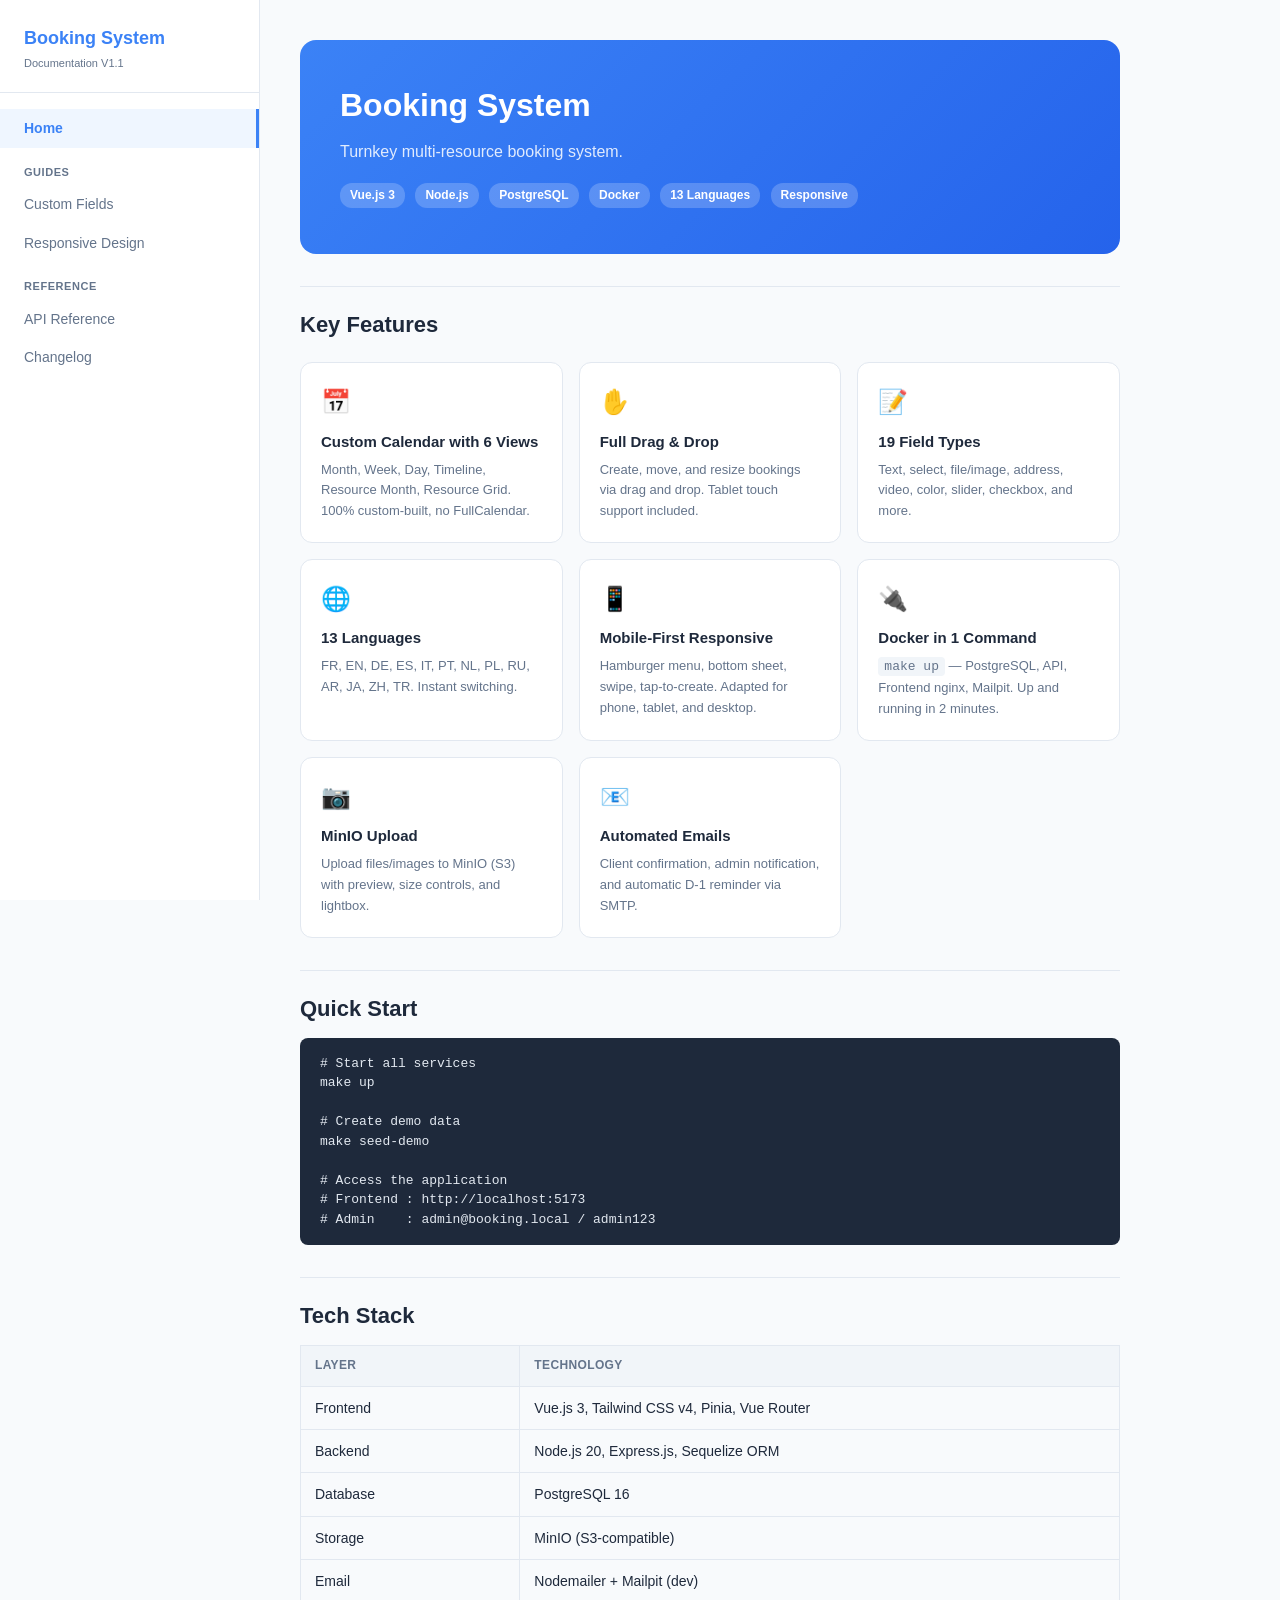
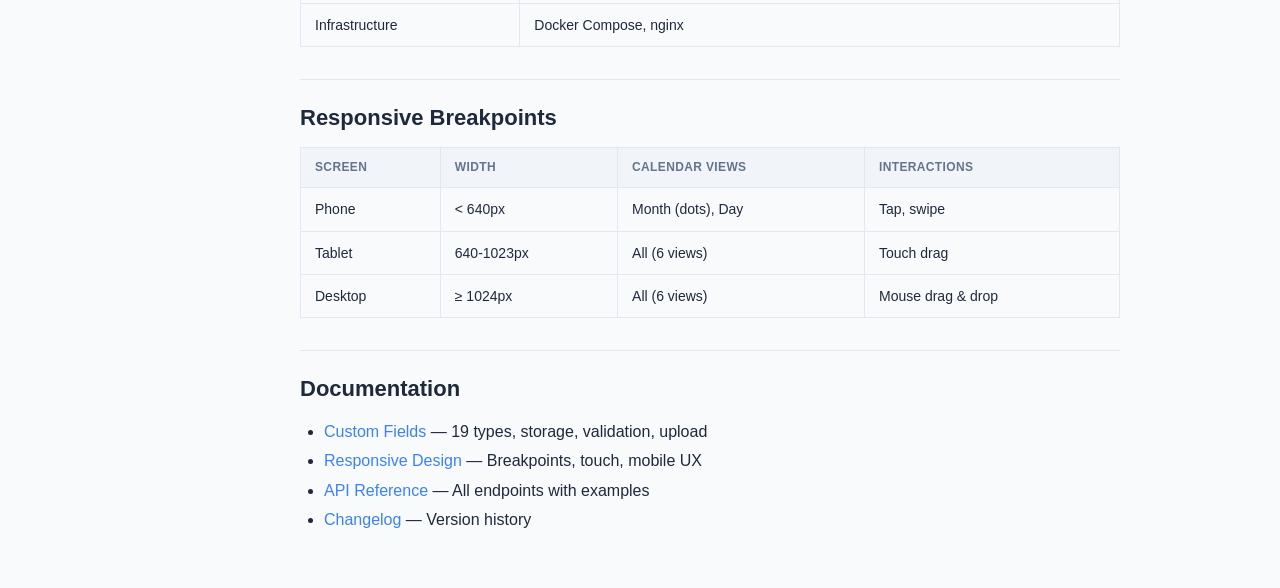
==== docs/index.html @ 4971ae91 "Initial commit — documentation, config & GitHub Pages - README.md with full project documentation - " ====
<!DOCTYPE html>
<html lang="en">
<head>
  <meta charset="UTF-8">
  <meta name="viewport" content="width=device-width, initial-scale=1.0">
  <title>Booking System — Documentation</title>
  <link rel="stylesheet" href="style.css">
</head>
<body>

<button class="menu-toggle" onclick="document.querySelector('.sidebar').classList.toggle('open')">&#9776;</button>

<div class="layout">
  <aside class="sidebar">
    <div class="sidebar-logo">
      Booking System
      <small>Documentation V1.1</small>
    </div>
    <nav>
      <a href="index.html" class="active">Home</a>

      <div class="section-title">Guides</div>
      <a href="custom-fields.html">Custom Fields</a>
      <a href="responsive.html">Responsive Design</a>

      <div class="section-title">Reference</div>
      <a href="api-reference.html">API Reference</a>
      <a href="changelog.html">Changelog</a>
    </nav>
  </aside>

  <main class="main">
    <div class="content">

      <div class="hero">
        <h1>Booking System</h1>
        <p>Turnkey multi-resource booking system.</p>
        <div style="margin-top: 16px;">
          <span class="badge badge-blue">Vue.js 3</span>
          <span class="badge badge-blue">Node.js</span>
          <span class="badge badge-blue">PostgreSQL</span>
          <span class="badge badge-blue">Docker</span>
          <span class="badge badge-blue">13 Languages</span>
          <span class="badge badge-blue">Responsive</span>
        </div>
      </div>

      <h2>Key Features</h2>

      <div class="features">
        <div class="feature-card">
          <div class="feature-icon">&#128197;</div>
          <h3>Custom Calendar with 6 Views</h3>
          <p>Month, Week, Day, Timeline, Resource Month, Resource Grid. 100% custom-built, no FullCalendar.</p>
        </div>
        <div class="feature-card">
          <div class="feature-icon">&#9995;</div>
          <h3>Full Drag &amp; Drop</h3>
          <p>Create, move, and resize bookings via drag and drop. Tablet touch support included.</p>
        </div>
        <div class="feature-card">
          <div class="feature-icon">&#128221;</div>
          <h3>19 Field Types</h3>
          <p>Text, select, file/image, address, video, color, slider, checkbox, and more.</p>
        </div>
        <div class="feature-card">
          <div class="feature-icon">&#127760;</div>
          <h3>13 Languages</h3>
          <p>FR, EN, DE, ES, IT, PT, NL, PL, RU, AR, JA, ZH, TR. Instant switching.</p>
        </div>
        <div class="feature-card">
          <div class="feature-icon">&#128241;</div>
          <h3>Mobile-First Responsive</h3>
          <p>Hamburger menu, bottom sheet, swipe, tap-to-create. Adapted for phone, tablet, and desktop.</p>
        </div>
        <div class="feature-card">
          <div class="feature-icon">&#128268;</div>
          <h3>Docker in 1 Command</h3>
          <p><code>make up</code> — PostgreSQL, API, Frontend nginx, Mailpit. Up and running in 2 minutes.</p>
        </div>
        <div class="feature-card">
          <div class="feature-icon">&#128247;</div>
          <h3>MinIO Upload</h3>
          <p>Upload files/images to MinIO (S3) with preview, size controls, and lightbox.</p>
        </div>
        <div class="feature-card">
          <div class="feature-icon">&#128231;</div>
          <h3>Automated Emails</h3>
          <p>Client confirmation, admin notification, and automatic D-1 reminder via SMTP.</p>
        </div>
      </div>

      <h2>Quick Start</h2>

      <pre><code># Start all services
make up

# Create demo data
make seed-demo

# Access the application
# Frontend : http://localhost:5173
# Admin    : admin@booking.local / admin123</code></pre>

      <h2>Tech Stack</h2>

      <table>
        <thead>
          <tr><th>Layer</th><th>Technology</th></tr>
        </thead>
        <tbody>
          <tr><td>Frontend</td><td>Vue.js 3, Tailwind CSS v4, Pinia, Vue Router</td></tr>
          <tr><td>Backend</td><td>Node.js 20, Express.js, Sequelize ORM</td></tr>
          <tr><td>Database</td><td>PostgreSQL 16</td></tr>
          <tr><td>Storage</td><td>MinIO (S3-compatible)</td></tr>
          <tr><td>Email</td><td>Nodemailer + Mailpit (dev)</td></tr>
          <tr><td>Infrastructure</td><td>Docker Compose, nginx</td></tr>
        </tbody>
      </table>

      <h2>Responsive Breakpoints</h2>

      <table>
        <thead>
          <tr><th>Screen</th><th>Width</th><th>Calendar Views</th><th>Interactions</th></tr>
        </thead>
        <tbody>
          <tr><td>Phone</td><td>&lt; 640px</td><td>Month (dots), Day</td><td>Tap, swipe</td></tr>
          <tr><td>Tablet</td><td>640-1023px</td><td>All (6 views)</td><td>Touch drag</td></tr>
          <tr><td>Desktop</td><td>&ge; 1024px</td><td>All (6 views)</td><td>Mouse drag &amp; drop</td></tr>
        </tbody>
      </table>

      <h2>Documentation</h2>

      <ul>
        <li><a href="custom-fields.html">Custom Fields</a> &mdash; 19 types, storage, validation, upload</li>
        <li><a href="responsive.html">Responsive Design</a> &mdash; Breakpoints, touch, mobile UX</li>
        <li><a href="api-reference.html">API Reference</a> &mdash; All endpoints with examples</li>
        <li><a href="changelog.html">Changelog</a> &mdash; Version history</li>
      </ul>

    </div>
  </main>
</div>

</body>
</html>
---- docs/style.css ----
:root {
  --primary: #3B82F6;
  --primary-dark: #2563EB;
  --bg: #f8fafc;
  --card: #ffffff;
  --text: #1e293b;
  --text-muted: #64748b;
  --border: #e2e8f0;
  --code-bg: #f1f5f9;
}

* { margin: 0; padding: 0; box-sizing: border-box; }

body {
  font-family: -apple-system, BlinkMacSystemFont, 'Segoe UI', Roboto, sans-serif;
  background: var(--bg);
  color: var(--text);
  line-height: 1.6;
}

/* Sidebar */
.layout { display: flex; min-height: 100vh; }

.sidebar {
  width: 260px;
  background: var(--card);
  border-right: 1px solid var(--border);
  padding: 24px 0;
  position: fixed;
  top: 0;
  left: 0;
  bottom: 0;
  overflow-y: auto;
  z-index: 10;
}

.sidebar-logo {
  padding: 0 24px 20px;
  font-size: 18px;
  font-weight: 700;
  color: var(--primary);
  border-bottom: 1px solid var(--border);
  margin-bottom: 16px;
}

.sidebar-logo small {
  display: block;
  font-size: 11px;
  font-weight: 400;
  color: var(--text-muted);
  margin-top: 2px;
}

.sidebar nav a {
  display: block;
  padding: 8px 24px;
  color: var(--text-muted);
  text-decoration: none;
  font-size: 14px;
  transition: all 0.15s;
}

.sidebar nav a:hover,
.sidebar nav a.active {
  color: var(--primary);
  background: #eff6ff;
}

.sidebar nav a.active {
  font-weight: 600;
  border-right: 3px solid var(--primary);
}

.sidebar nav .section-title {
  padding: 16px 24px 4px;
  font-size: 11px;
  font-weight: 600;
  text-transform: uppercase;
  letter-spacing: 0.05em;
  color: var(--text-muted);
}

/* Main */
.main {
  flex: 1;
  margin-left: 260px;
  padding: 40px;
  max-width: 900px;
}

/* Content */
.content h1 { font-size: 28px; font-weight: 700; margin-bottom: 8px; }
.content h2 { font-size: 22px; font-weight: 600; margin: 32px 0 12px; padding-top: 20px; border-top: 1px solid var(--border); }
.content h3 { font-size: 17px; font-weight: 600; margin: 24px 0 8px; }
.content p { margin-bottom: 12px; color: var(--text); }
.content ul, .content ol { margin: 8px 0 16px 24px; }
.content li { margin-bottom: 4px; }
.content a { color: var(--primary); text-decoration: none; }
.content a:hover { text-decoration: underline; }

.content table {
  width: 100%;
  border-collapse: collapse;
  margin: 12px 0 20px;
  font-size: 14px;
}

.content th, .content td {
  padding: 10px 14px;
  border: 1px solid var(--border);
  text-align: left;
}

.content th {
  background: var(--code-bg);
  font-weight: 600;
  font-size: 12px;
  text-transform: uppercase;
  letter-spacing: 0.03em;
  color: var(--text-muted);
}

.content code {
  background: var(--code-bg);
  padding: 2px 6px;
  border-radius: 4px;
  font-size: 13px;
  font-family: 'SF Mono', Monaco, monospace;
}

.content pre {
  background: #1e293b;
  color: #e2e8f0;
  padding: 16px 20px;
  border-radius: 8px;
  overflow-x: auto;
  margin: 12px 0 20px;
  font-size: 13px;
  line-height: 1.5;
}

.content pre code {
  background: none;
  padding: 0;
  color: inherit;
}

/* Hero card */
.hero {
  background: linear-gradient(135deg, var(--primary) 0%, var(--primary-dark) 100%);
  color: white;
  padding: 40px;
  border-radius: 16px;
  margin-bottom: 32px;
}

.hero h1 { color: white; font-size: 32px; margin-bottom: 8px; }
.hero p { color: rgba(255,255,255,0.85); font-size: 16px; }

.badge {
  display: inline-block;
  padding: 3px 10px;
  border-radius: 12px;
  font-size: 12px;
  font-weight: 600;
  margin-right: 6px;
  margin-bottom: 6px;
}

.badge-blue { background: rgba(255,255,255,0.2); color: white; }

/* Feature grid */
.features {
  display: grid;
  grid-template-columns: repeat(auto-fill, minmax(250px, 1fr));
  gap: 16px;
  margin: 20px 0;
}

.feature-card {
  background: var(--card);
  border: 1px solid var(--border);
  border-radius: 12px;
  padding: 20px;
}

.feature-card h3 {
  font-size: 15px;
  margin: 0 0 6px;
  border: none;
  padding: 0;
}

.feature-card p {
  font-size: 13px;
  color: var(--text-muted);
  margin: 0;
}

.feature-icon {
  font-size: 24px;
  margin-bottom: 8px;
}

/* Method badges */
.method {
  display: inline-block;
  padding: 2px 8px;
  border-radius: 4px;
  font-size: 11px;
  font-weight: 700;
  font-family: monospace;
  color: white;
}

.method-get { background: #22c55e; }
.method-post { background: #3b82f6; }
.method-put { background: #f59e0b; }
.method-delete { background: #ef4444; }

/* Mobile */
.menu-toggle {
  display: none;
  position: fixed;
  top: 12px;
  left: 12px;
  z-index: 20;
  background: var(--card);
  border: 1px solid var(--border);
  border-radius: 8px;
  padding: 8px 12px;
  font-size: 20px;
  cursor: pointer;
}

@media (max-width: 768px) {
  .menu-toggle { display: block; }
  .sidebar { transform: translateX(-100%); transition: transform 0.3s; }
  .sidebar.open { transform: translateX(0); box-shadow: 4px 0 20px rgba(0,0,0,0.1); }
  .main { margin-left: 0; padding: 60px 20px 40px; }
  .features { grid-template-columns: 1fr; }
  .content table { font-size: 12px; }
  .content th, .content td { padding: 6px 8px; }
}
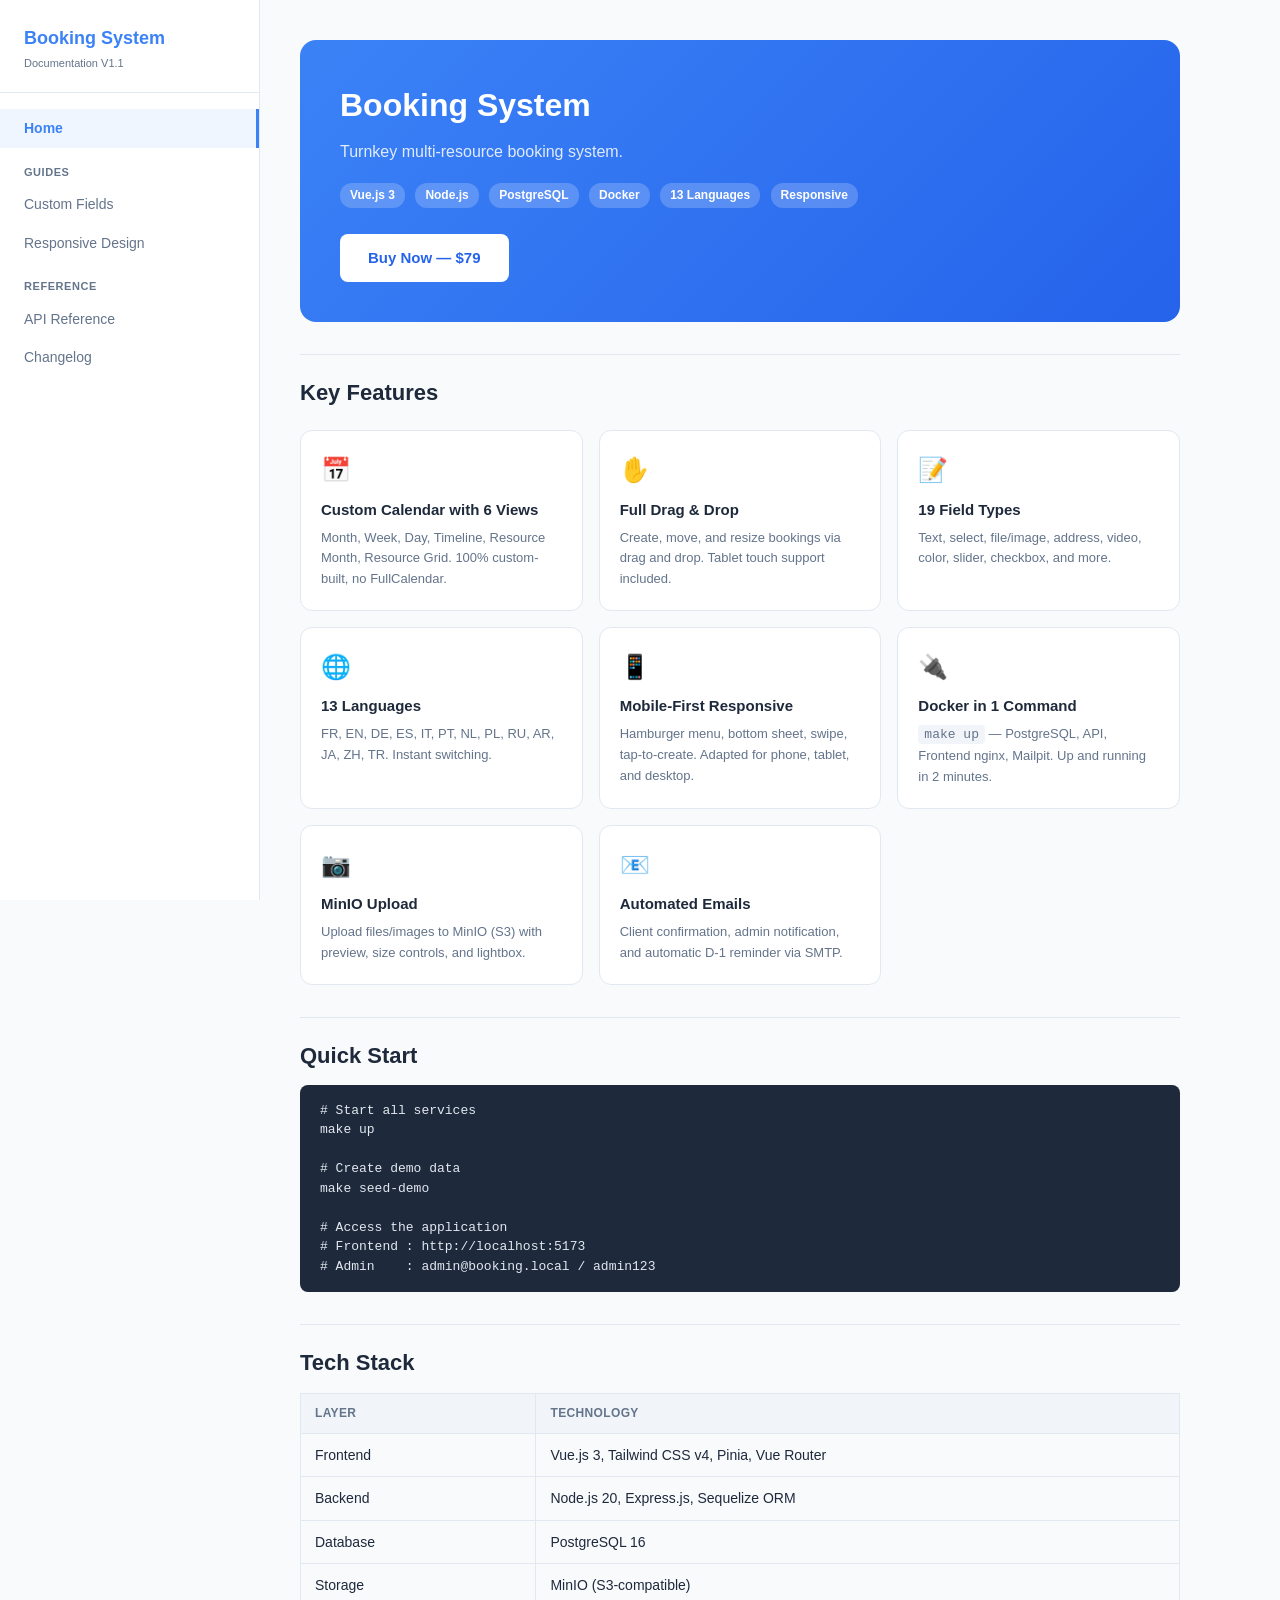
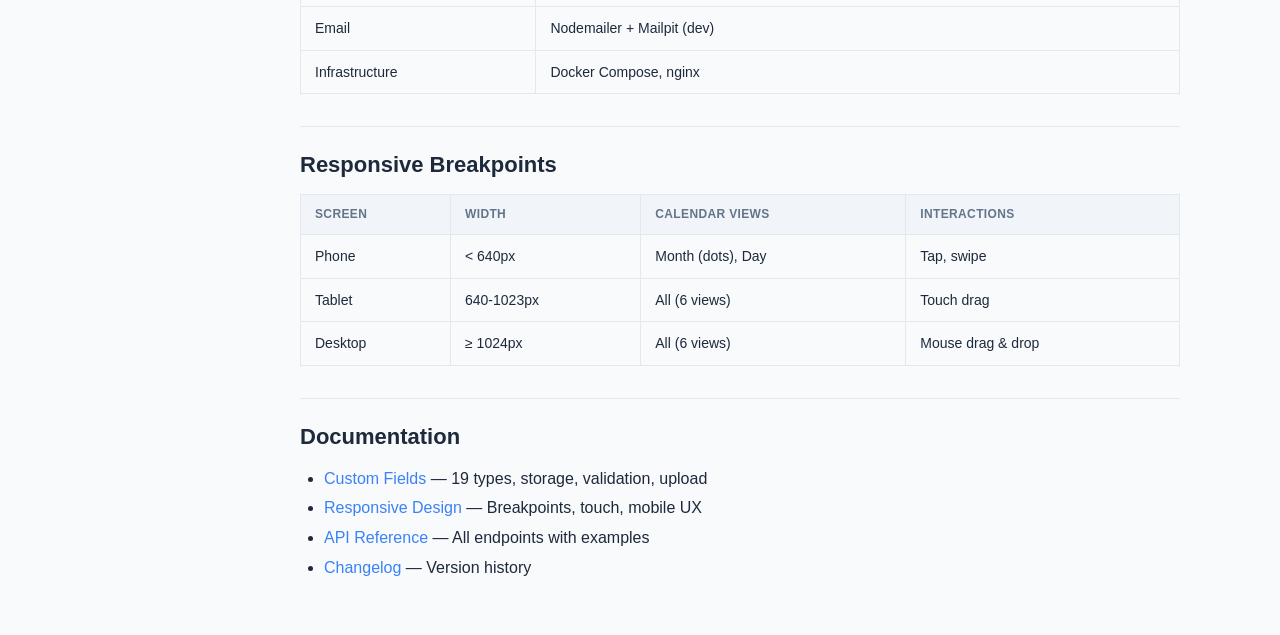
==== commit b76cdcd3: "docs: add Buy Now button linking to product page Co-Authored-By: Claude Opus 4.6 (1M context) <norep" ====
--- a/docs/index.html
+++ b/docs/index.html
@@ -42,6 +42,12 @@
           <span class="badge badge-blue">Docker</span>
           <span class="badge badge-blue">13 Languages</span>
           <span class="badge badge-blue">Responsive</span>
+        </div>
+        <div style="margin-top: 20px;">
+          <a href="http://amazscript.com/products/booking-system-multi-resource-booking-calendar-vuejs-3-nodejs-7qjqp2" target="_blank"
+            style="background: white; color: #2563EB; padding: 12px 28px; border-radius: 8px; text-decoration: none; font-weight: 600; font-size: 15px; display: inline-block;">
+            Buy Now — $79
+          </a>
         </div>
       </div>
 
--- a/docs/style.css
+++ b/docs/style.css
@@ -85,7 +85,8 @@
   flex: 1;
   margin-left: 260px;
   padding: 40px;
-  max-width: 900px;
+  max-width: 960px;
+  margin-right: auto;
 }
 
 /* Content */
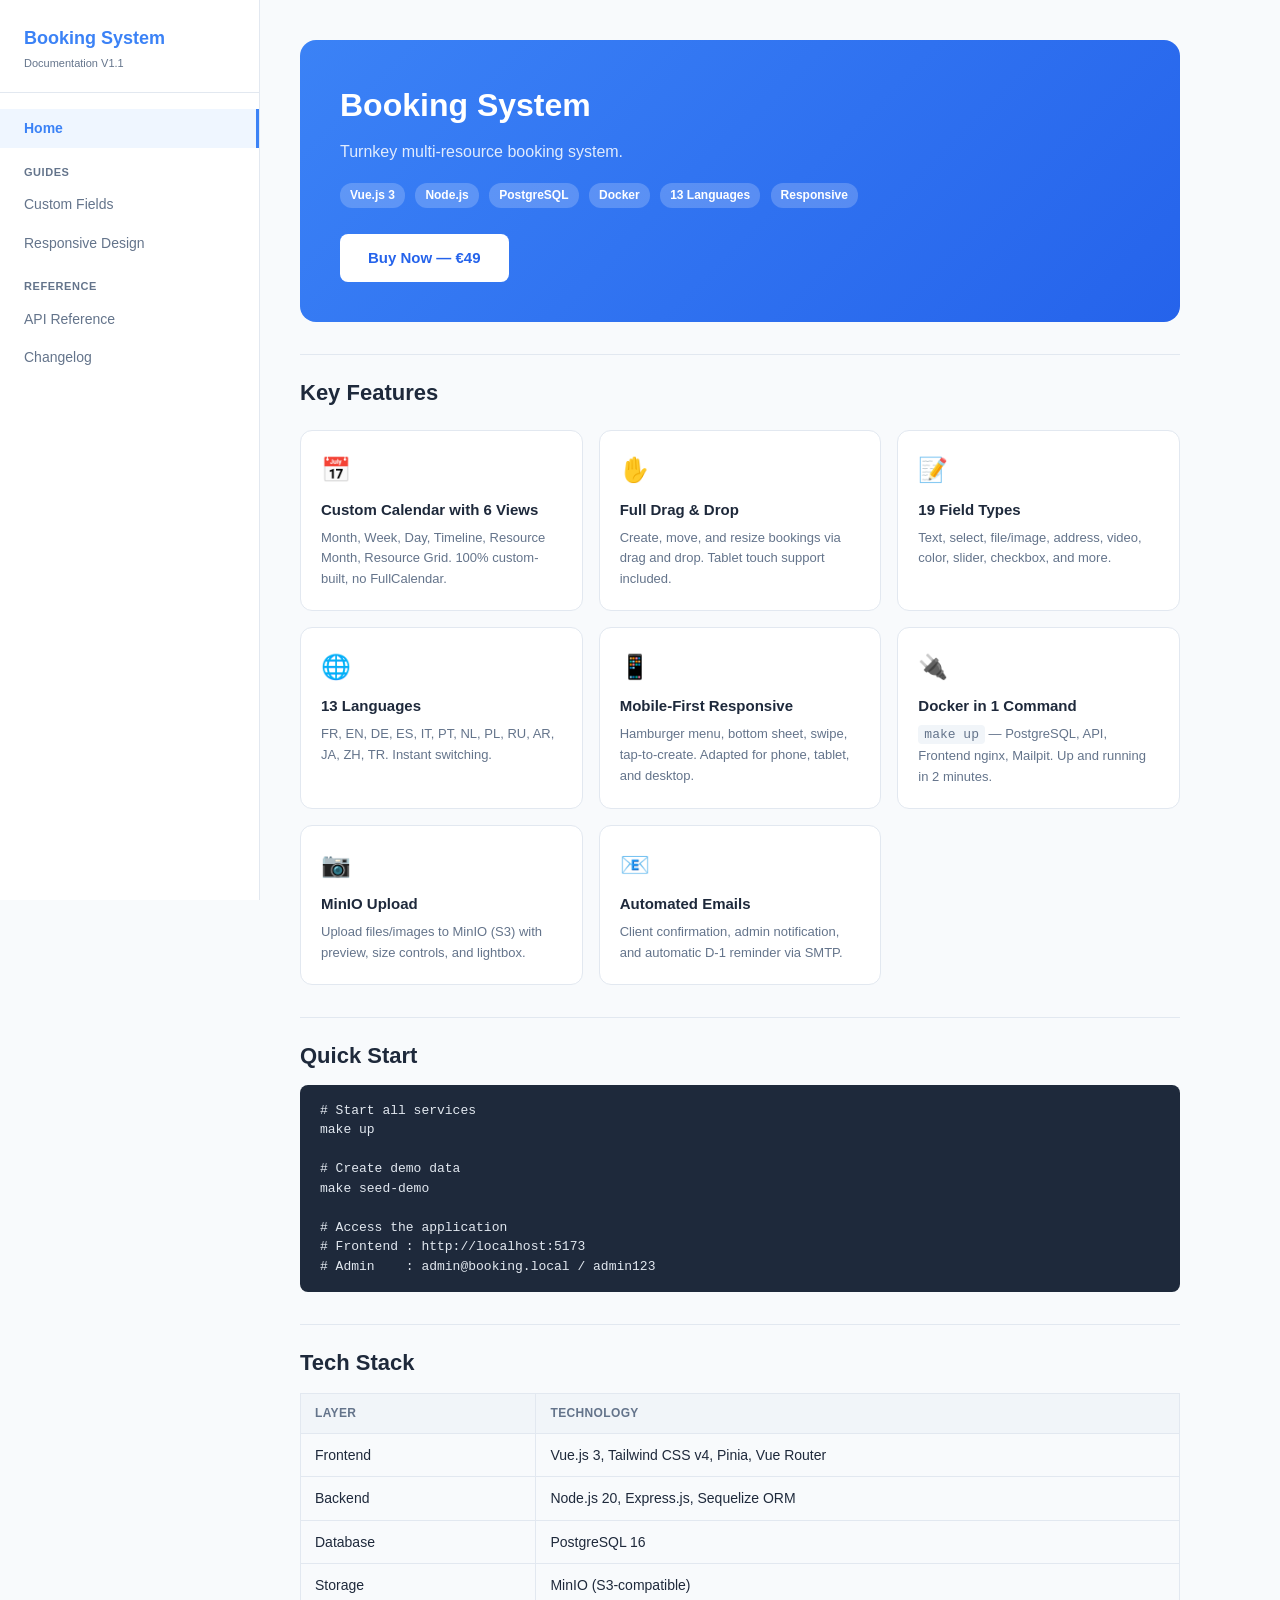
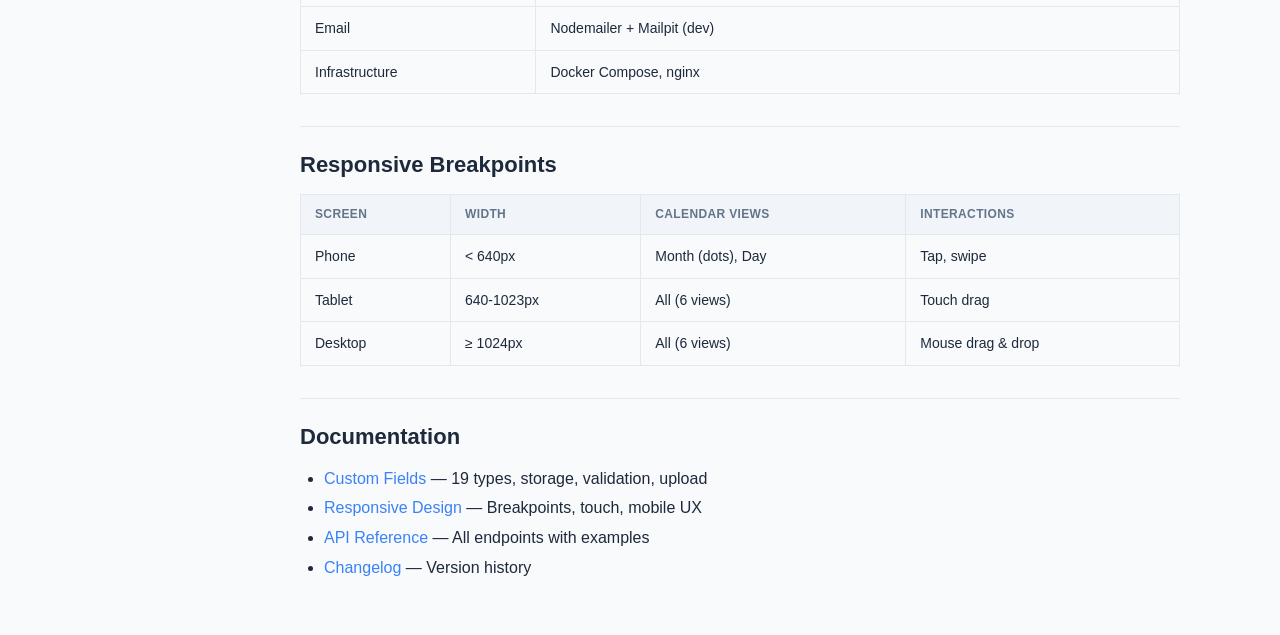
==== commit 592aa6eb: "fix: update price to €49" ====
--- a/docs/index.html
+++ b/docs/index.html
@@ -46,7 +46,7 @@
         <div style="margin-top: 20px;">
           <a href="http://amazscript.com/products/booking-system-multi-resource-booking-calendar-vuejs-3-nodejs-7qjqp2" target="_blank"
             style="background: white; color: #2563EB; padding: 12px 28px; border-radius: 8px; text-decoration: none; font-weight: 600; font-size: 15px; display: inline-block;">
-            Buy Now — $79
+            Buy Now — €49
           </a>
         </div>
       </div>
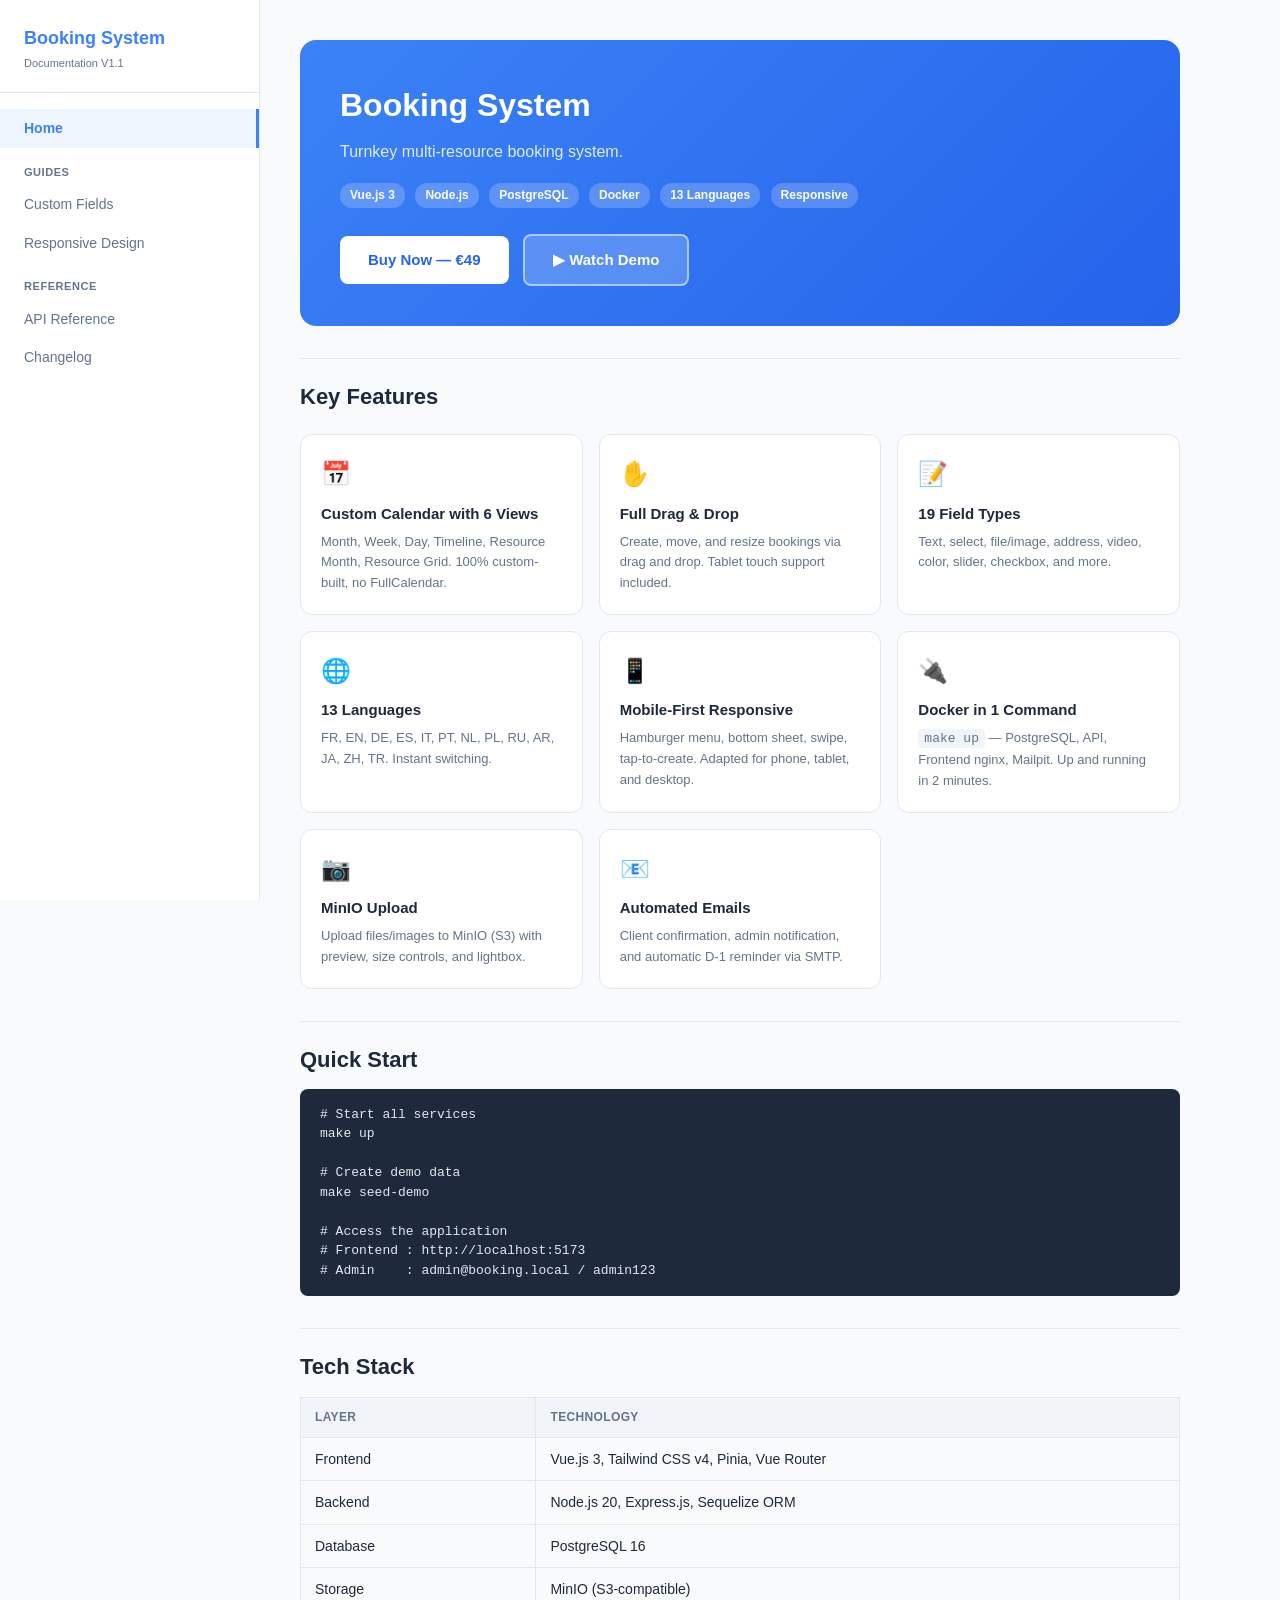
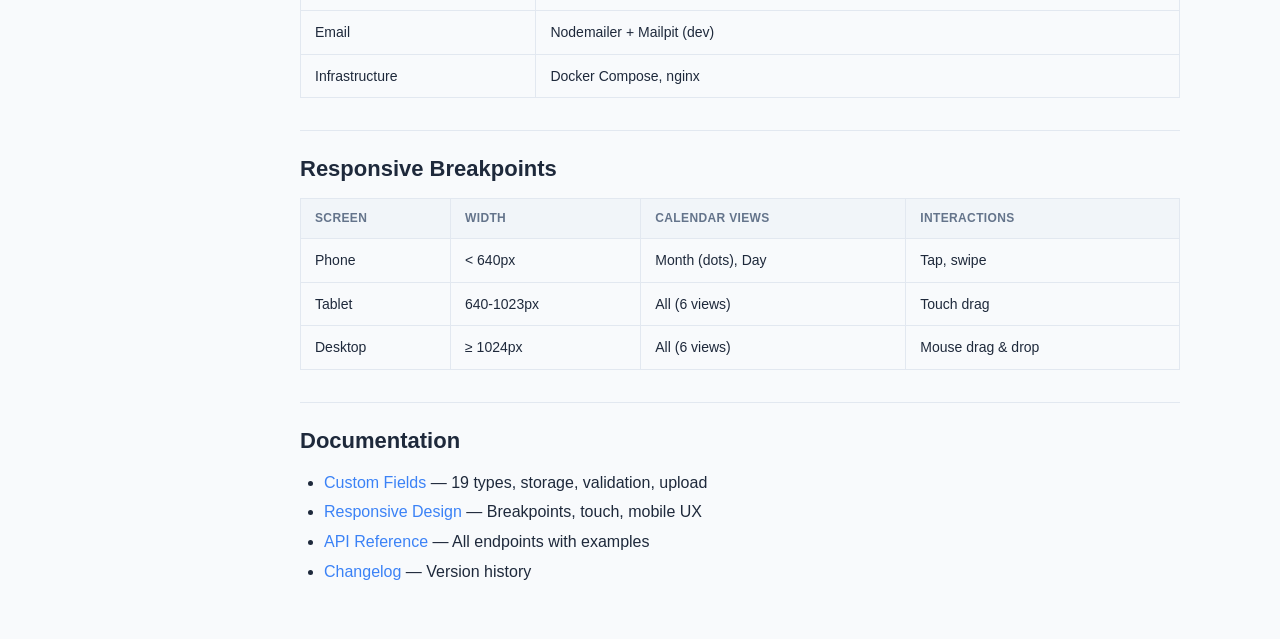
==== commit 97e81605: "docs: add Watch Demo video link" ====
--- a/docs/index.html
+++ b/docs/index.html
@@ -47,6 +47,10 @@
           <a href="http://amazscript.com/products/booking-system-multi-resource-booking-calendar-vuejs-3-nodejs-7qjqp2" target="_blank"
             style="background: white; color: #2563EB; padding: 12px 28px; border-radius: 8px; text-decoration: none; font-weight: 600; font-size: 15px; display: inline-block;">
             Buy Now — €49
+          </a>
+          <a href="https://youtu.be/w89PoBhBud0" target="_blank"
+            style="background: rgba(255,255,255,0.2); color: white; padding: 12px 28px; border-radius: 8px; text-decoration: none; font-weight: 600; font-size: 15px; display: inline-block; margin-left: 10px; border: 2px solid rgba(255,255,255,0.5);">
+            ▶ Watch Demo
           </a>
         </div>
       </div>
